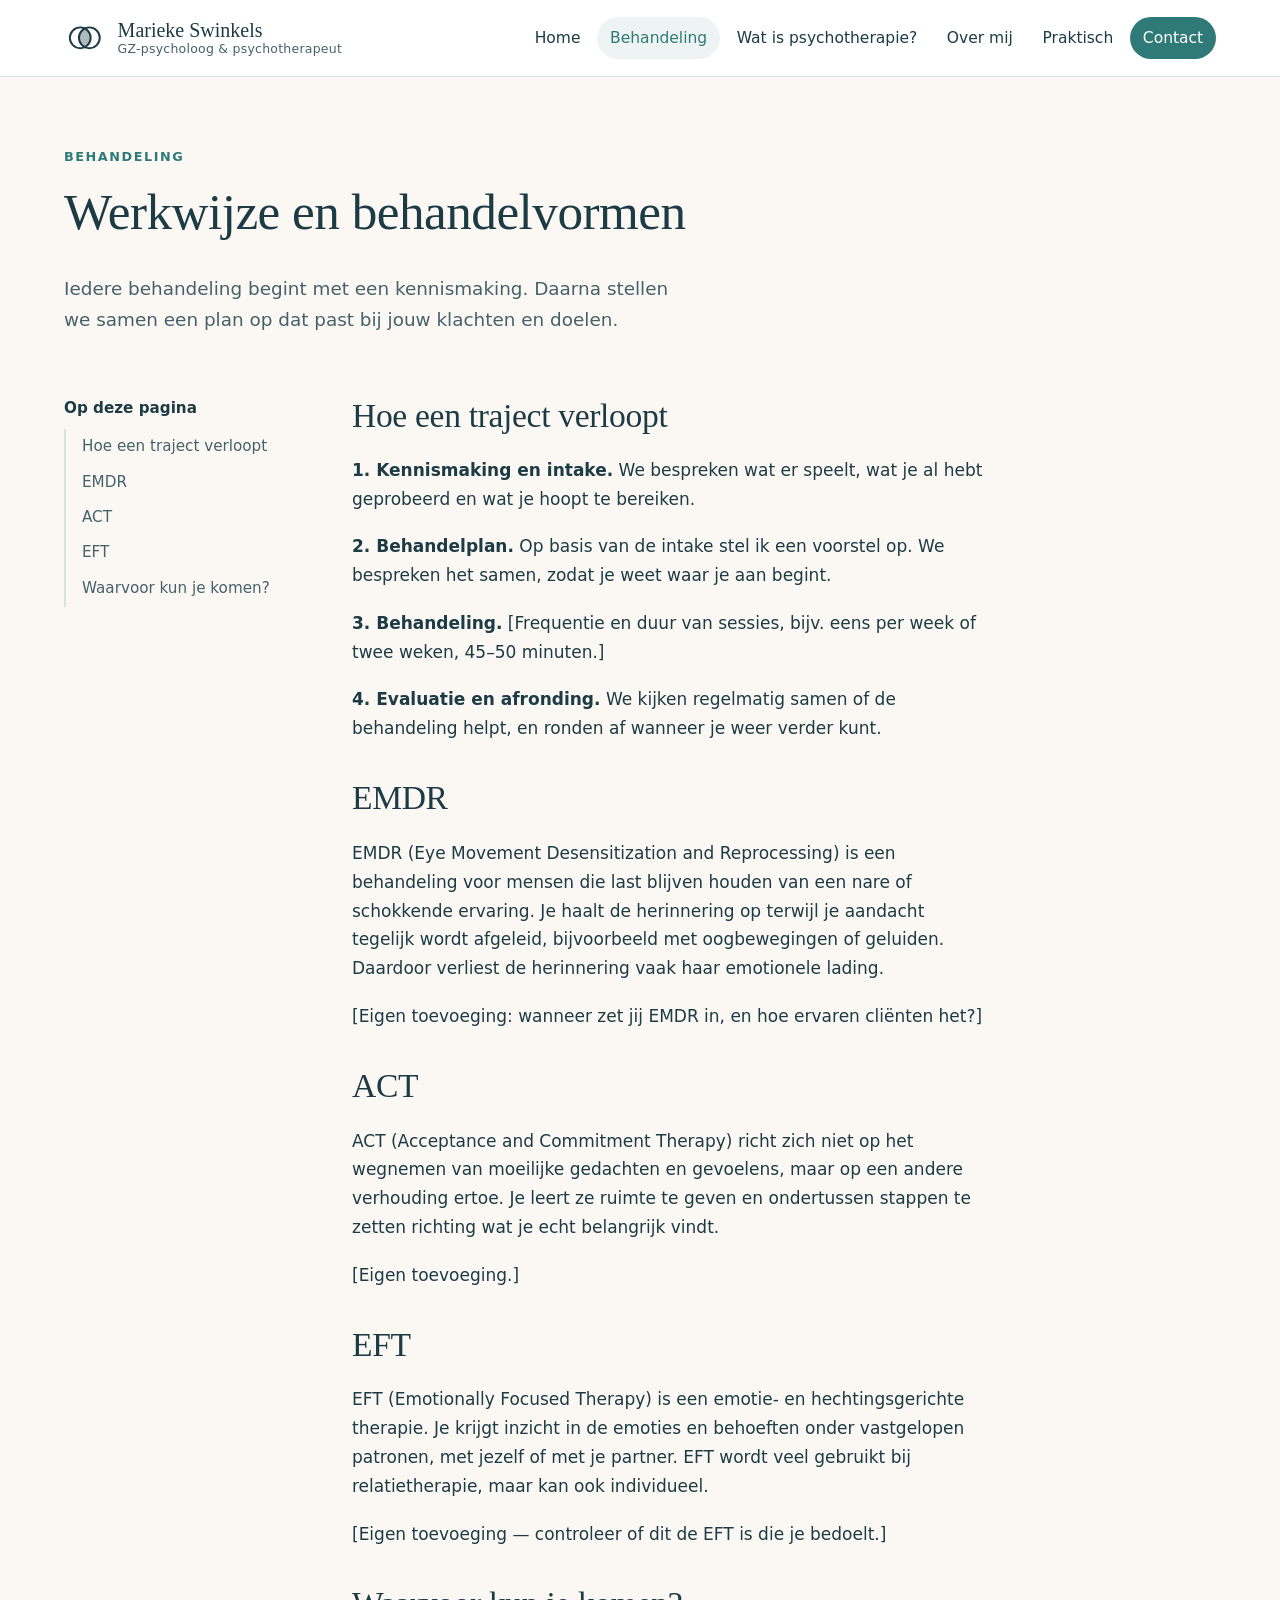
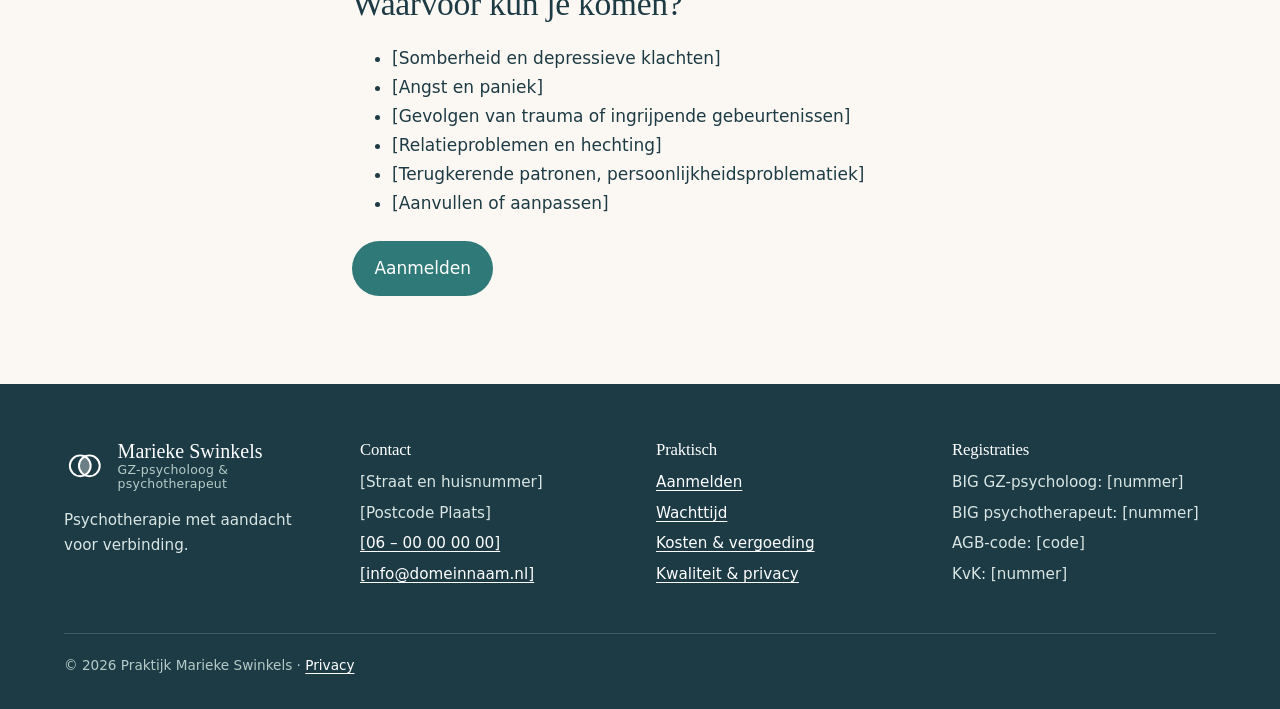
==== opzet website/behandeling.html @ 9b75d044 "Basis website praktijk Marieke Swinkels Statische site (HTML/CSS/JS) met pagina's Home, Behandeling," ====
<!DOCTYPE html>
<html lang="nl">
<head>
  <meta charset="utf-8">
  <meta name="viewport" content="width=device-width, initial-scale=1">
  <title>Behandeling — Marieke Swinkels</title>
  <meta name="description" content="Werkwijze en behandelvormen: psychotherapie, EMDR, ACT en EFT.">
  <link rel="icon" href="assets/img/favicon.svg" type="image/svg+xml">
  <link rel="stylesheet" href="assets/css/style.css">
</head>
<body>
<a class="skip-link" href="#inhoud">Naar de inhoud</a>
<header class="site-header">
  <div class="container">
    <a class="logo" href="index.html" aria-label="Marieke Swinkels — naar de homepage">
      <svg viewBox="0 0 64 64" aria-hidden="true"><circle cx="25" cy="32" r="16" fill="none" stroke="currentColor" stroke-width="3"/><circle cx="39" cy="32" r="16" fill="none" stroke="currentColor" stroke-width="3"/><path d="M32 17.6A16 16 0 0 1 32 46.4A16 16 0 0 1 32 17.6z" fill="currentColor" opacity=".35"/></svg>
      <span class="logo-tekst"><span class="logo-naam">Marieke Swinkels</span><span class="logo-sub">GZ-psycholoog &amp; psychotherapeut</span></span>
    </a>
    <button class="nav-toggle" aria-expanded="false" aria-controls="hoofdmenu">Menu</button>
    <nav class="hoofdmenu" id="hoofdmenu" aria-label="Hoofdmenu">
      <ul>
        <li><a href="index.html">Home</a></li><li><a href="behandeling.html" aria-current="page">Behandeling</a></li><li><a href="wat-is-psychotherapie.html">Wat is psychotherapie?</a></li><li><a href="over-mij.html">Over mij</a></li><li><a href="praktisch.html">Praktisch</a></li><li><a href="contact.html" class="knop-menu">Contact</a></li>
      </ul>
    </nav>
  </div>
</header>
<main id="inhoud">
<section class="paginakop">
  <div class="container"><span class="label">Behandeling</span><h1>Werkwijze en behandelvormen</h1>
  <p>Iedere behandeling begint met een kennismaking. Daarna stellen we samen een plan op dat past bij jouw klachten en doelen.</p></div>
</section>
<section style="padding-top:1rem">
  <div class="container inhoud-grid">
    <aside class="zijmenu" aria-label="Op deze pagina">
      <p>Op deze pagina</p>
      <ul>
        <li><a href="#werkwijze">Hoe een traject verloopt</a></li>
        <li><a href="#emdr">EMDR</a></li>
        <li><a href="#act">ACT</a></li>
        <li><a href="#eft">EFT</a></li>
        <li><a href="#klachten">Waarvoor kun je komen?</a></li>
      </ul>
    </aside>
    <article class="artikel smal">
      <h2 id="werkwijze">Hoe een traject verloopt</h2>
      <p><strong>1. Kennismaking en intake.</strong> We bespreken wat er speelt, wat je al hebt geprobeerd en wat je hoopt te bereiken.</p>
      <p><strong>2. Behandelplan.</strong> Op basis van de intake stel ik een voorstel op. We bespreken het samen, zodat je weet waar je aan begint.</p>
      <p><strong>3. Behandeling.</strong> [Frequentie en duur van sessies, bijv. eens per week of twee weken, 45–50 minuten.]</p>
      <p><strong>4. Evaluatie en afronding.</strong> We kijken regelmatig samen of de behandeling helpt, en ronden af wanneer je weer verder kunt.</p>

      <h2 id="emdr">EMDR</h2>
      <p>EMDR (Eye Movement Desensitization and Reprocessing) is een behandeling voor mensen die last blijven houden van een nare of schokkende ervaring. Je haalt de herinnering op terwijl je aandacht tegelijk wordt afgeleid, bijvoorbeeld met oogbewegingen of geluiden. Daardoor verliest de herinnering vaak haar emotionele lading.</p>
      <p>[Eigen toevoeging: wanneer zet jij EMDR in, en hoe ervaren cliënten het?]</p>

      <h2 id="act">ACT</h2>
      <p>ACT (Acceptance and Commitment Therapy) richt zich niet op het wegnemen van moeilijke gedachten en gevoelens, maar op een andere verhouding ertoe. Je leert ze ruimte te geven en ondertussen stappen te zetten richting wat je echt belangrijk vindt.</p>
      <p>[Eigen toevoeging.]</p>

      <h2 id="eft">EFT</h2>
      <p>EFT (Emotionally Focused Therapy) is een emotie- en hechtingsgerichte therapie. Je krijgt inzicht in de emoties en behoeften onder vastgelopen patronen, met jezelf of met je partner. EFT wordt veel gebruikt bij relatietherapie, maar kan ook individueel.</p>
      <p>[Eigen toevoeging — controleer of dit de EFT is die je bedoelt.]</p>

      <h2 id="klachten">Waarvoor kun je komen?</h2>
      <ul>
        <li>[Somberheid en depressieve klachten]</li>
        <li>[Angst en paniek]</li>
        <li>[Gevolgen van trauma of ingrijpende gebeurtenissen]</li>
        <li>[Relatieproblemen en hechting]</li>
        <li>[Terugkerende patronen, persoonlijkheidsproblematiek]</li>
        <li>[Aanvullen of aanpassen]</li>
      </ul>
      <div class="knoppen"><a class="knop" href="praktisch.html#aanmelden">Aanmelden</a></div>
    </article>
  </div>
</section>
</main>
<footer class="site-footer">
  <div class="container">
    <div class="footer-grid">
      <div>
        <a class="logo" href="index.html"><svg viewBox="0 0 64 64" aria-hidden="true"><circle cx="25" cy="32" r="16" fill="none" stroke="currentColor" stroke-width="3"/><circle cx="39" cy="32" r="16" fill="none" stroke="currentColor" stroke-width="3"/><path d="M32 17.6A16 16 0 0 1 32 46.4A16 16 0 0 1 32 17.6z" fill="currentColor" opacity=".35"/></svg><span class="logo-tekst"><span class="logo-naam">Marieke Swinkels</span><span class="logo-sub">GZ-psycholoog &amp; psychotherapeut</span></span></a>
        <p>Psychotherapie met aandacht voor verbinding.</p>
      </div>
      <div>
        <h3>Contact</h3>
        <ul>
          <li>[Straat en huisnummer]</li>
          <li>[Postcode Plaats]</li>
          <li><a href="tel:+31600000000">[06 – 00 00 00 00]</a></li>
          <li><a href="mailto:info@example.nl">[info@domeinnaam.nl]</a></li>
        </ul>
      </div>
      <div>
        <h3>Praktisch</h3>
        <ul>
          <li><a href="praktisch.html#aanmelden">Aanmelden</a></li>
          <li><a href="praktisch.html#wachttijd">Wachttijd</a></li>
          <li><a href="praktisch.html#kosten">Kosten &amp; vergoeding</a></li>
          <li><a href="praktisch.html#kwaliteit">Kwaliteit &amp; privacy</a></li>
        </ul>
      </div>
      <div>
        <h3>Registraties</h3>
        <ul>
          <li>BIG GZ-psycholoog: [nummer]</li>
          <li>BIG psychotherapeut: [nummer]</li>
          <li>AGB-code: [code]</li>
          <li>KvK: [nummer]</li>
        </ul>
      </div>
    </div>
    <div class="footer-onder">© <span id="jaar">2026</span> Praktijk Marieke Swinkels · <a href="praktisch.html#kwaliteit">Privacy</a></div>
  </div>
</footer>
<script src="assets/js/main.js"></script>
</body>
</html>
---- opzet website/assets/css/style.css ----
/* ==========================================================
   Praktijk Marieke Swinkels — basisstijl
   Licht, helder, persoonlijk. Geen taupe, geen 'magazine-look'.
   Pas kleuren aan in :root — de rest volgt automatisch.
   ========================================================== */

:root {
  /* Kleuren */
  --inkt:        #1d3b45;   /* diep blauwgroen: tekst & logo */
  --inkt-zacht:  #46616a;   /* secundaire tekst */
  --accent:      #2f7a78;   /* zeegroen: links, knoppen */
  --accent-warm: #d98e5f;   /* zacht terracotta: kleine accenten */
  --mist:        #eef4f3;   /* lichte achtergrondvlakken */
  --zand:        #fbf8f3;   /* warme, bijna-witte basis */
  --wit:         #ffffff;
  --lijn:        #d7e3e1;

  /* Typografie (systeemfonts; zie README om een webfont lokaal te hosten) */
  --font-kop:  "Iowan Old Style", "Palatino Linotype", Palatino, Georgia, serif;
  --font-tekst: system-ui, -apple-system, "Segoe UI", Roboto, "Helvetica Neue", Arial, sans-serif;

  --max: 72rem;
  --tekstbreedte: 40rem;
  --radius: 14px;
}

*, *::before, *::after { box-sizing: border-box; }

html { scroll-behavior: smooth; }

body {
  margin: 0;
  font-family: var(--font-tekst);
  font-size: 1.0625rem;
  line-height: 1.7;
  color: var(--inkt);
  background: var(--zand);
  -webkit-font-smoothing: antialiased;
}

img { max-width: 100%; display: block; }

a { color: var(--accent); text-underline-offset: .2em; }
a:hover { color: var(--inkt); }

h1, h2, h3 {
  font-family: var(--font-kop);
  font-weight: 500;
  line-height: 1.2;
  letter-spacing: -0.01em;
  margin: 0 0 .6em;
}
h1 { font-size: clamp(2.1rem, 4.5vw, 3.2rem); }
h2 { font-size: clamp(1.6rem, 3vw, 2.1rem); }
h3 { font-size: 1.3rem; }

p { margin: 0 0 1.1em; }

.container { width: min(100% - 2.5rem, var(--max)); margin-inline: auto; }
.smal      { max-width: var(--tekstbreedte); }

.skip-link {
  position: absolute; left: -999px; top: 0;
  background: var(--inkt); color: var(--wit); padding: .5rem 1rem;
}
.skip-link:focus { left: 1rem; z-index: 100; }

:focus-visible { outline: 3px solid var(--accent-warm); outline-offset: 3px; }

/* ---------- Header & navigatie ---------- */
.site-header {
  background: var(--wit);
  border-bottom: 1px solid var(--lijn);
  position: sticky; top: 0; z-index: 50;
}
.site-header .container {
  display: flex; align-items: center; justify-content: space-between;
  min-height: 4.75rem; gap: 1rem;
}

.logo {
  display: flex; align-items: center; gap: .75rem;
  text-decoration: none; color: var(--inkt);
}
.logo svg { width: 2.6rem; height: 2.6rem; flex: none; }
.logo-tekst { display: flex; flex-direction: column; line-height: 1.15; }
.logo-naam { font-family: var(--font-kop); font-size: 1.25rem; }
.logo-sub  { font-size: .78rem; color: var(--inkt-zacht); letter-spacing: .02em; }

.nav-toggle {
  display: none;
  background: none; border: 1px solid var(--lijn); border-radius: 999px;
  padding: .45rem .9rem; font: inherit; font-size: .95rem; color: var(--inkt); cursor: pointer;
}

.hoofdmenu ul { list-style: none; margin: 0; padding: 0; display: flex; gap: .25rem; }
.hoofdmenu a {
  display: block; padding: .5rem .8rem; border-radius: 999px;
  text-decoration: none; color: var(--inkt); font-size: .97rem;
}
.hoofdmenu a:hover { background: var(--mist); }
.hoofdmenu a[aria-current="page"] { background: var(--mist); color: var(--accent); }
.hoofdmenu .knop-menu { background: var(--accent); color: var(--wit); }
.hoofdmenu .knop-menu:hover { background: var(--inkt); color: var(--wit); }

@media (max-width: 860px) {
  .nav-toggle { display: inline-block; }
  .hoofdmenu {
    display: none;
    position: absolute; left: 0; right: 0; top: 100%;
    background: var(--wit); border-bottom: 1px solid var(--lijn);
  }
  .hoofdmenu.open { display: block; }
  .hoofdmenu ul { flex-direction: column; padding: .75rem 1.25rem 1.25rem; }
}

/* ---------- Knoppen ---------- */
.knop {
  display: inline-block; padding: .8rem 1.4rem; border-radius: 999px;
  background: var(--accent); color: var(--wit); text-decoration: none; font-weight: 500;
  transition: background .2s;
}
.knop:hover { background: var(--inkt); color: var(--wit); }
.knop-licht { background: transparent; color: var(--accent); border: 1.5px solid var(--accent); }
.knop-licht:hover { background: var(--accent); color: var(--wit); }
.knoppen { display: flex; flex-wrap: wrap; gap: .75rem; margin-top: 1.5rem; }

/* ---------- Secties ---------- */
section { padding: clamp(3rem, 7vw, 5.5rem) 0; }
.vlak-mist { background: var(--mist); }
.vlak-wit  { background: var(--wit); }

.label {
  display: inline-block; font-size: .8rem; letter-spacing: .12em; text-transform: uppercase;
  color: var(--accent); margin-bottom: .8rem; font-weight: 600;
}

/* Hero */
.hero .container {
  display: grid; grid-template-columns: 1.15fr .85fr; gap: clamp(2rem, 5vw, 4rem); align-items: center;
}
.hero p.intro { font-size: 1.2rem; color: var(--inkt-zacht); max-width: 34rem; }
@media (max-width: 860px) { .hero .container { grid-template-columns: 1fr; } }

/* Foto-plaatshouders: vervang door <img> zodra er foto's zijn */
.foto {
  border-radius: var(--radius); overflow: hidden; background: var(--mist);
  aspect-ratio: 4 / 5; position: relative;
}
.foto img { width: 100%; height: 100%; object-fit: cover; }
.foto.breed { aspect-ratio: 16 / 7; }
.foto-placeholder {
  position: absolute; inset: 0; display: grid; place-items: center; text-align: center;
  padding: 1.5rem; color: var(--inkt-zacht); font-size: .95rem;
  background:
    radial-gradient(circle at 30% 35%, rgba(47,122,120,.18) 0 30%, transparent 31%),
    radial-gradient(circle at 62% 60%, rgba(217,142,95,.18) 0 30%, transparent 31%),
    var(--mist);
}

/* Twee kolommen: foto + tekst (Over mij) */
.duo { display: grid; grid-template-columns: .8fr 1.2fr; gap: clamp(2rem, 5vw, 4rem); align-items: start; }
@media (max-width: 860px) { .duo { grid-template-columns: 1fr; } }

/* Kaarten (behandelvormen / aanbod) */
.kaarten { display: grid; grid-template-columns: repeat(auto-fit, minmax(15rem, 1fr)); gap: 1.25rem; margin-top: 2rem; }
.kaart {
  background: var(--wit); border: 1px solid var(--lijn); border-radius: var(--radius);
  padding: 1.6rem; display: flex; flex-direction: column;
}
.kaart h3 { margin-bottom: .4em; }
.kaart p { color: var(--inkt-zacht); flex: 1; }
.kaart a.meer { font-weight: 500; text-decoration: none; }
.kaart a.meer::after { content: " →"; }
.kaart .stip { width: 2.2rem; height: 2.2rem; margin-bottom: 1rem; color: var(--accent); }

/* Citaat */
.citaat {
  font-family: var(--font-kop); font-size: clamp(1.3rem, 2.4vw, 1.7rem); line-height: 1.45;
  max-width: 44rem; margin: 0 auto; text-align: center; font-style: italic;
}
.citaat cite { display: block; margin-top: 1rem; font-family: var(--font-tekst); font-style: normal; font-size: .95rem; color: var(--inkt-zacht); }

/* Pagina-kop voor subpagina's */
.paginakop { padding: clamp(2.5rem, 6vw, 4rem) 0 1.5rem; }
.paginakop p { font-size: 1.15rem; color: var(--inkt-zacht); max-width: 38rem; }

/* Inhoudspagina met zijmenu (zoals Budde: makkelijk navigeren binnen een onderwerp) */
.inhoud-grid { display: grid; grid-template-columns: 14rem 1fr; gap: clamp(2rem, 5vw, 4rem); }
.zijmenu { position: sticky; top: 6.5rem; align-self: start; font-size: .95rem; }
.zijmenu p { font-weight: 600; margin-bottom: .5rem; }
.zijmenu ul { list-style: none; padding: 0; margin: 0; border-left: 2px solid var(--lijn); }
.zijmenu a { display: block; padding: .3rem 0 .3rem 1rem; text-decoration: none; color: var(--inkt-zacht); }
.zijmenu a:hover { color: var(--accent); }
.artikel h2 { margin-top: 2.2rem; scroll-margin-top: 6.5rem; }
.artikel h2:first-child { margin-top: 0; }
@media (max-width: 860px) { .inhoud-grid { grid-template-columns: 1fr; } .zijmenu { position: static; } }

/* Info-tabel (tarieven e.d.) */
.info-tabel { width: 100%; border-collapse: collapse; margin: 1rem 0 1.5rem; }
.info-tabel th, .info-tabel td { text-align: left; padding: .7rem .5rem; border-bottom: 1px solid var(--lijn); vertical-align: top; }
.info-tabel th { font-weight: 600; width: 45%; }

.melding {
  background: var(--mist); border-left: 4px solid var(--accent);
  padding: 1rem 1.25rem; border-radius: 0 var(--radius) var(--radius) 0; margin: 1.5rem 0;
}

/* Formulier */
.formulier { display: grid; gap: 1rem; max-width: 34rem; }
.formulier label { font-weight: 500; display: block; margin-bottom: .3rem; }
.formulier input, .formulier textarea {
  width: 100%; padding: .75rem .9rem; border: 1px solid var(--lijn); border-radius: 10px;
  font: inherit; background: var(--wit); color: var(--inkt);
}
.formulier textarea { min-height: 9rem; resize: vertical; }
.formulier .klein { font-size: .88rem; color: var(--inkt-zacht); }

/* Footer */
.site-footer { background: var(--inkt); color: #d9e6e4; padding: 3.5rem 0 2rem; font-size: .95rem; }
.site-footer a { color: var(--wit); }
.footer-grid { display: grid; grid-template-columns: repeat(auto-fit, minmax(13rem, 1fr)); gap: 2rem; }
.site-footer h3 { font-size: 1.05rem; color: var(--wit); }
.site-footer ul { list-style: none; padding: 0; margin: 0; }
.site-footer li { margin-bottom: .3rem; }
.site-footer .logo { color: var(--wit); margin-bottom: 1rem; }
.site-footer .logo-sub { color: #b6cbc8; }
.footer-onder { border-top: 1px solid rgba(255,255,255,.15); margin-top: 2.5rem; padding-top: 1.25rem; font-size: .85rem; color: #b6cbc8; }
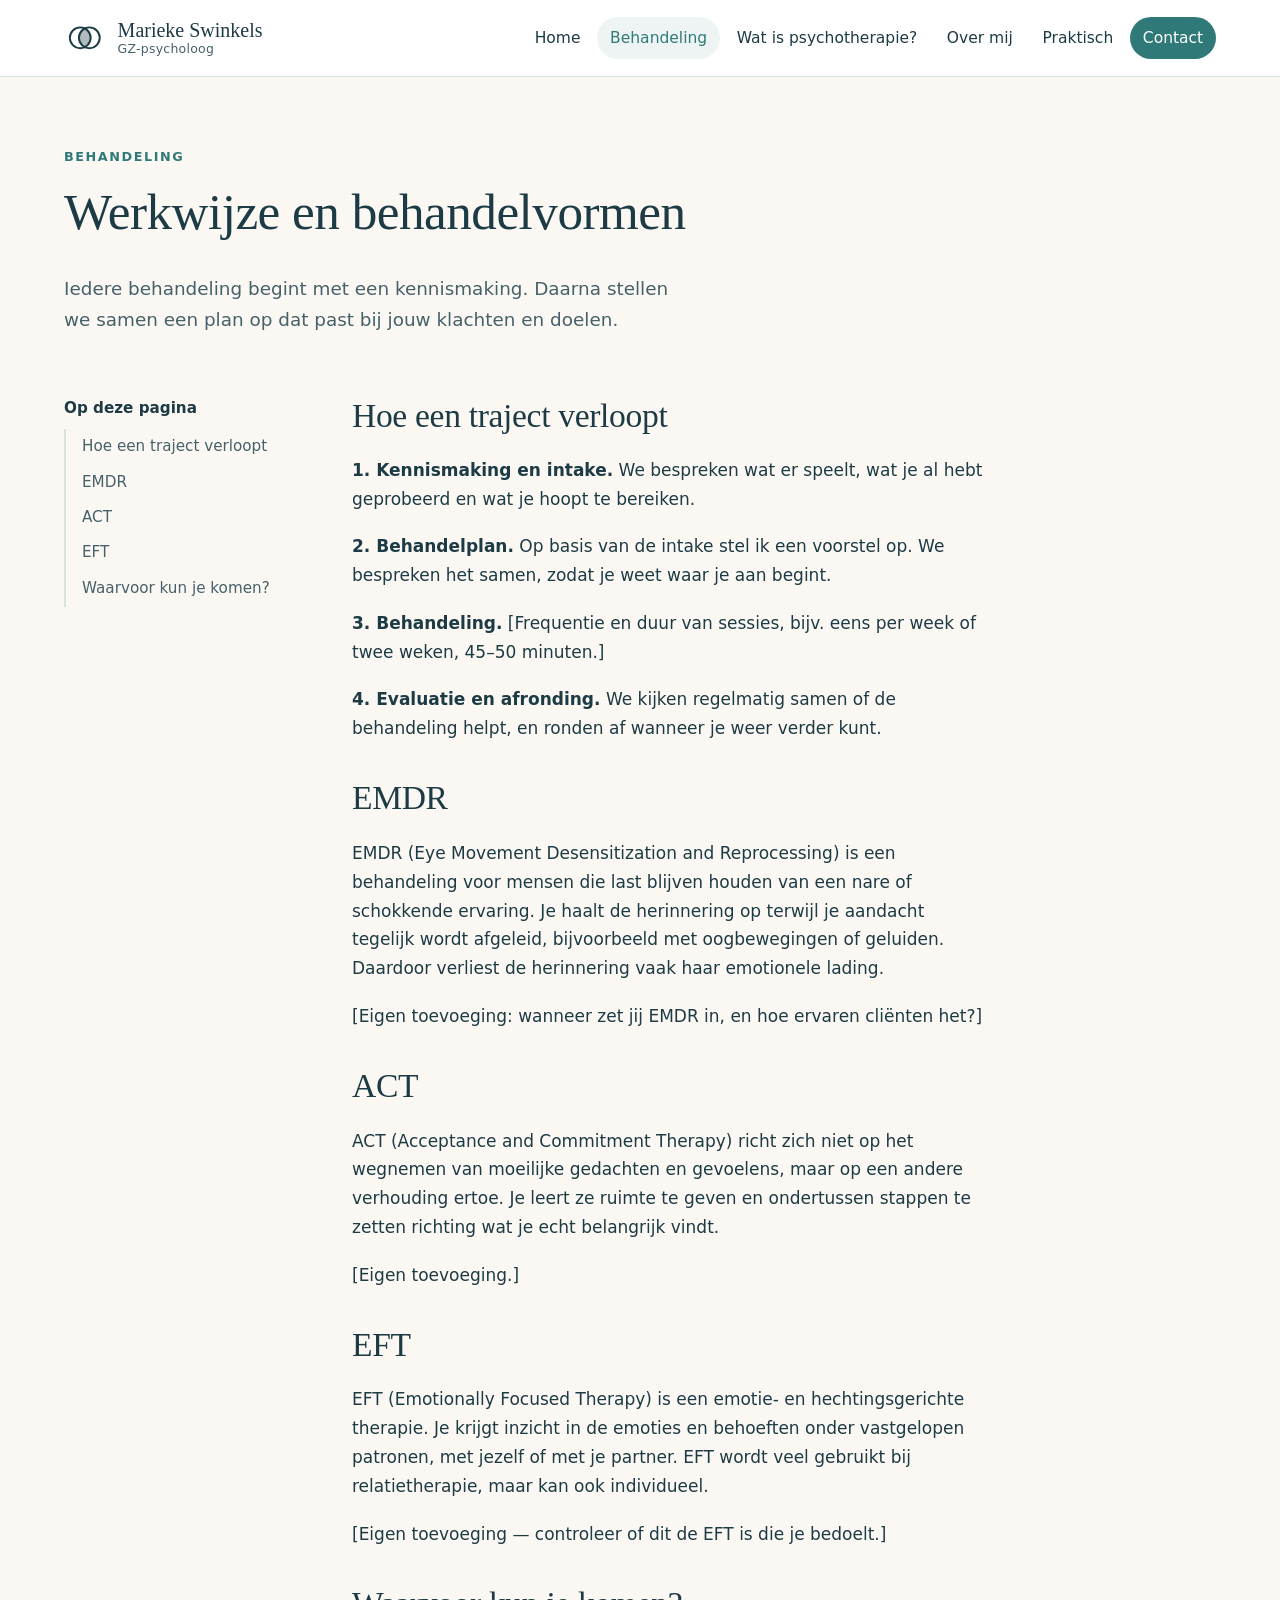
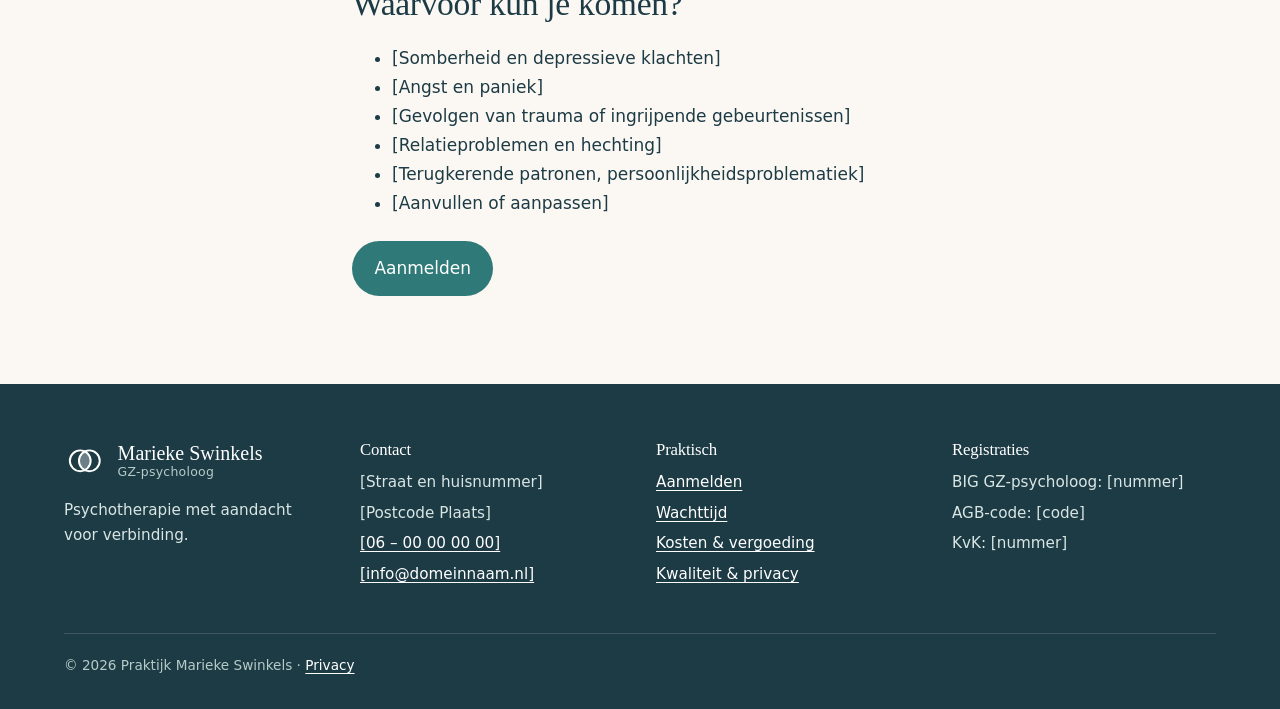
==== commit 1187d562: "Opleidingsstructuur toegevoegd en titel op website gecorrigeerd - Mappen voor contracten, opleidings" ====
--- a/opzet website/behandeling.html
+++ b/opzet website/behandeling.html
@@ -14,7 +14,7 @@
   <div class="container">
     <a class="logo" href="index.html" aria-label="Marieke Swinkels — naar de homepage">
       <svg viewBox="0 0 64 64" aria-hidden="true"><circle cx="25" cy="32" r="16" fill="none" stroke="currentColor" stroke-width="3"/><circle cx="39" cy="32" r="16" fill="none" stroke="currentColor" stroke-width="3"/><path d="M32 17.6A16 16 0 0 1 32 46.4A16 16 0 0 1 32 17.6z" fill="currentColor" opacity=".35"/></svg>
-      <span class="logo-tekst"><span class="logo-naam">Marieke Swinkels</span><span class="logo-sub">GZ-psycholoog &amp; psychotherapeut</span></span>
+      <span class="logo-tekst"><span class="logo-naam">Marieke Swinkels</span><span class="logo-sub">GZ-psycholoog</span></span>
     </a>
     <button class="nav-toggle" aria-expanded="false" aria-controls="hoofdmenu">Menu</button>
     <nav class="hoofdmenu" id="hoofdmenu" aria-label="Hoofdmenu">
@@ -78,7 +78,7 @@
   <div class="container">
     <div class="footer-grid">
       <div>
-        <a class="logo" href="index.html"><svg viewBox="0 0 64 64" aria-hidden="true"><circle cx="25" cy="32" r="16" fill="none" stroke="currentColor" stroke-width="3"/><circle cx="39" cy="32" r="16" fill="none" stroke="currentColor" stroke-width="3"/><path d="M32 17.6A16 16 0 0 1 32 46.4A16 16 0 0 1 32 17.6z" fill="currentColor" opacity=".35"/></svg><span class="logo-tekst"><span class="logo-naam">Marieke Swinkels</span><span class="logo-sub">GZ-psycholoog &amp; psychotherapeut</span></span></a>
+        <a class="logo" href="index.html"><svg viewBox="0 0 64 64" aria-hidden="true"><circle cx="25" cy="32" r="16" fill="none" stroke="currentColor" stroke-width="3"/><circle cx="39" cy="32" r="16" fill="none" stroke="currentColor" stroke-width="3"/><path d="M32 17.6A16 16 0 0 1 32 46.4A16 16 0 0 1 32 17.6z" fill="currentColor" opacity=".35"/></svg><span class="logo-tekst"><span class="logo-naam">Marieke Swinkels</span><span class="logo-sub">GZ-psycholoog</span></span></a>
         <p>Psychotherapie met aandacht voor verbinding.</p>
       </div>
       <div>
@@ -103,7 +103,6 @@
         <h3>Registraties</h3>
         <ul>
           <li>BIG GZ-psycholoog: [nummer]</li>
-          <li>BIG psychotherapeut: [nummer]</li>
           <li>AGB-code: [code]</li>
           <li>KvK: [nummer]</li>
         </ul>
